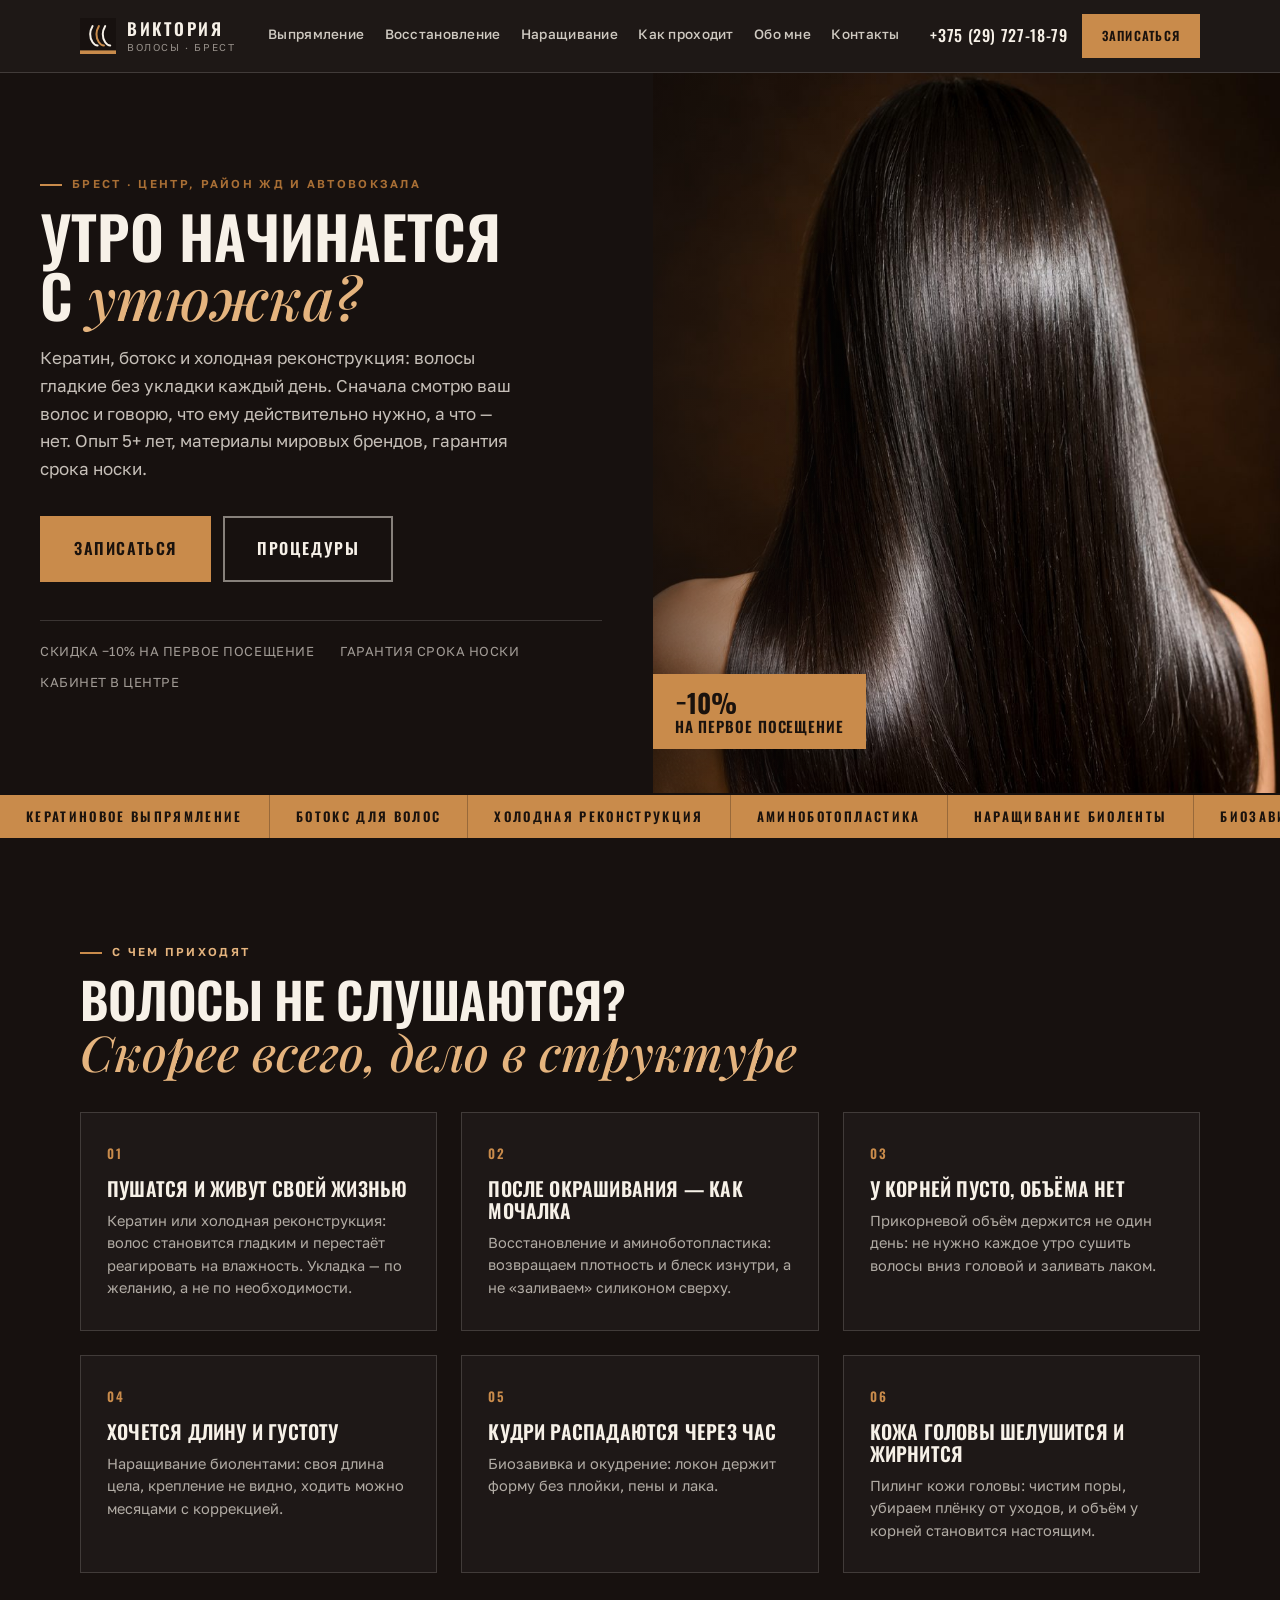
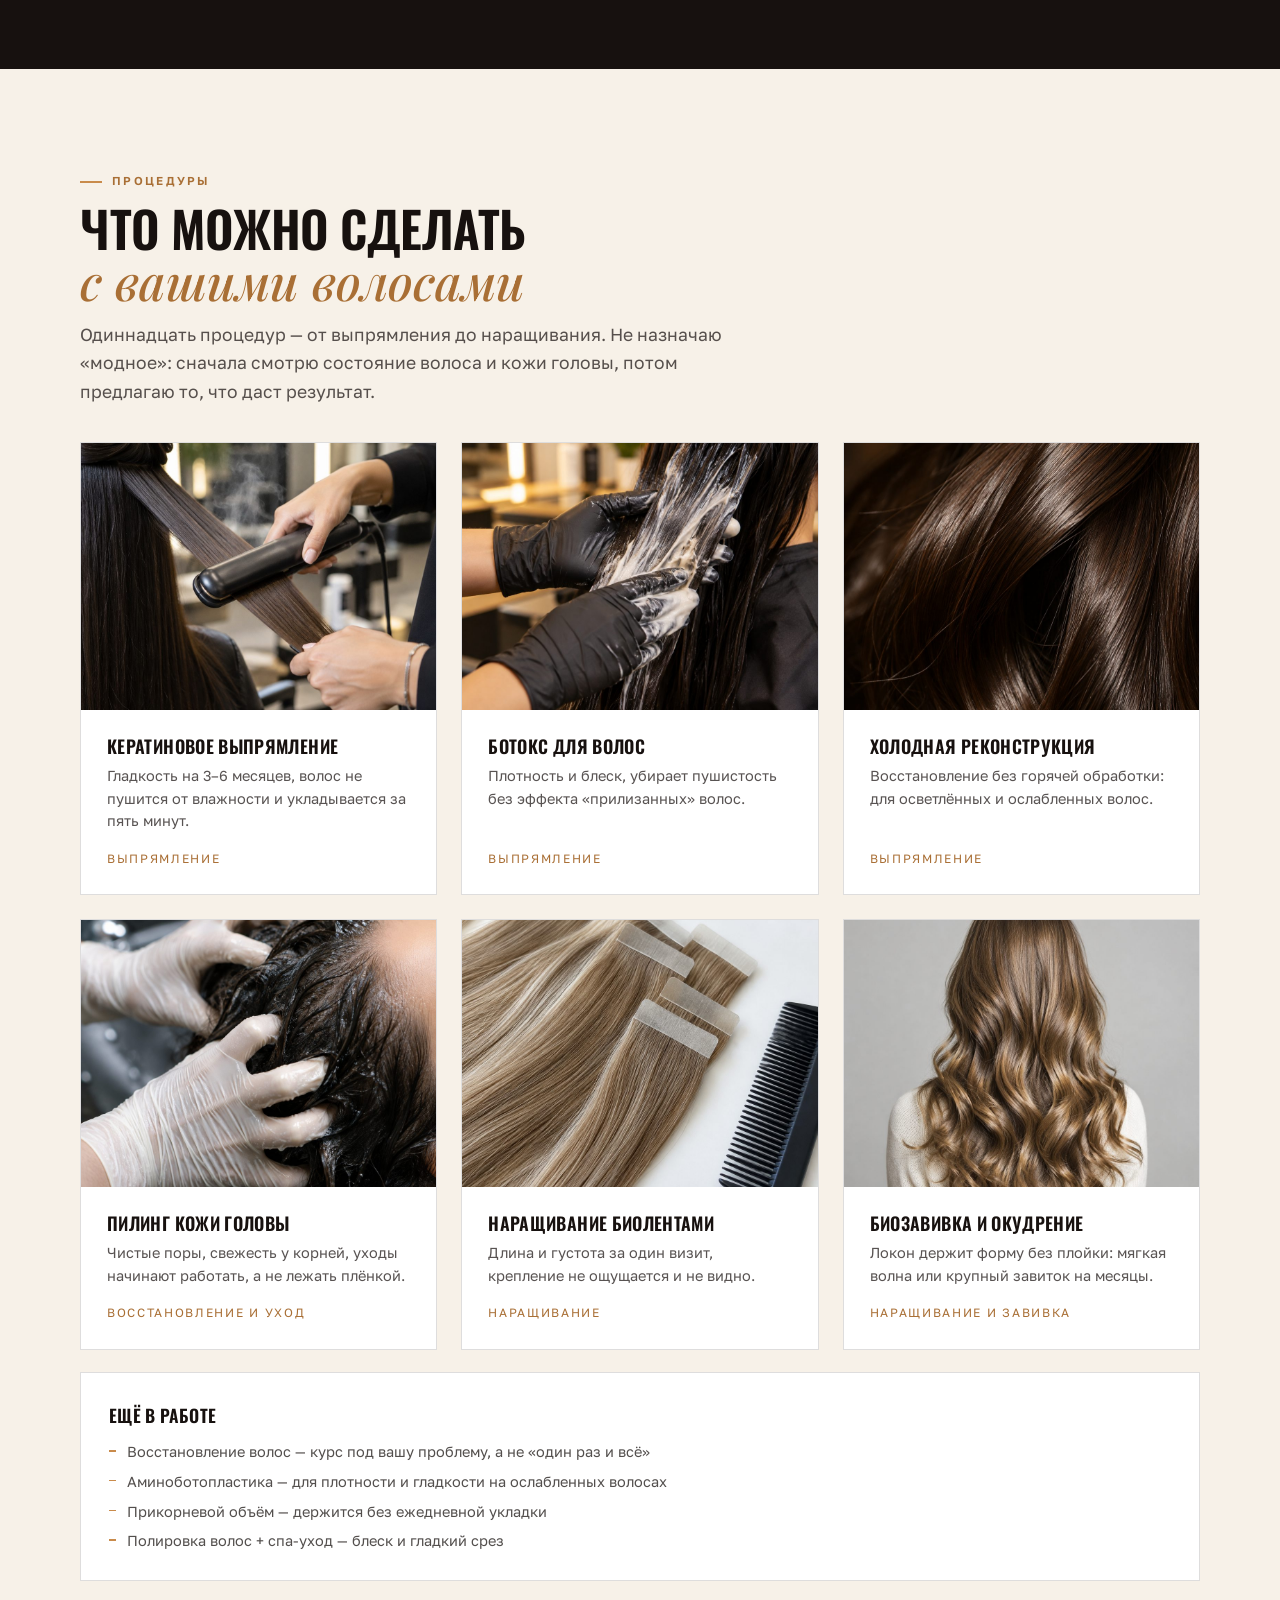
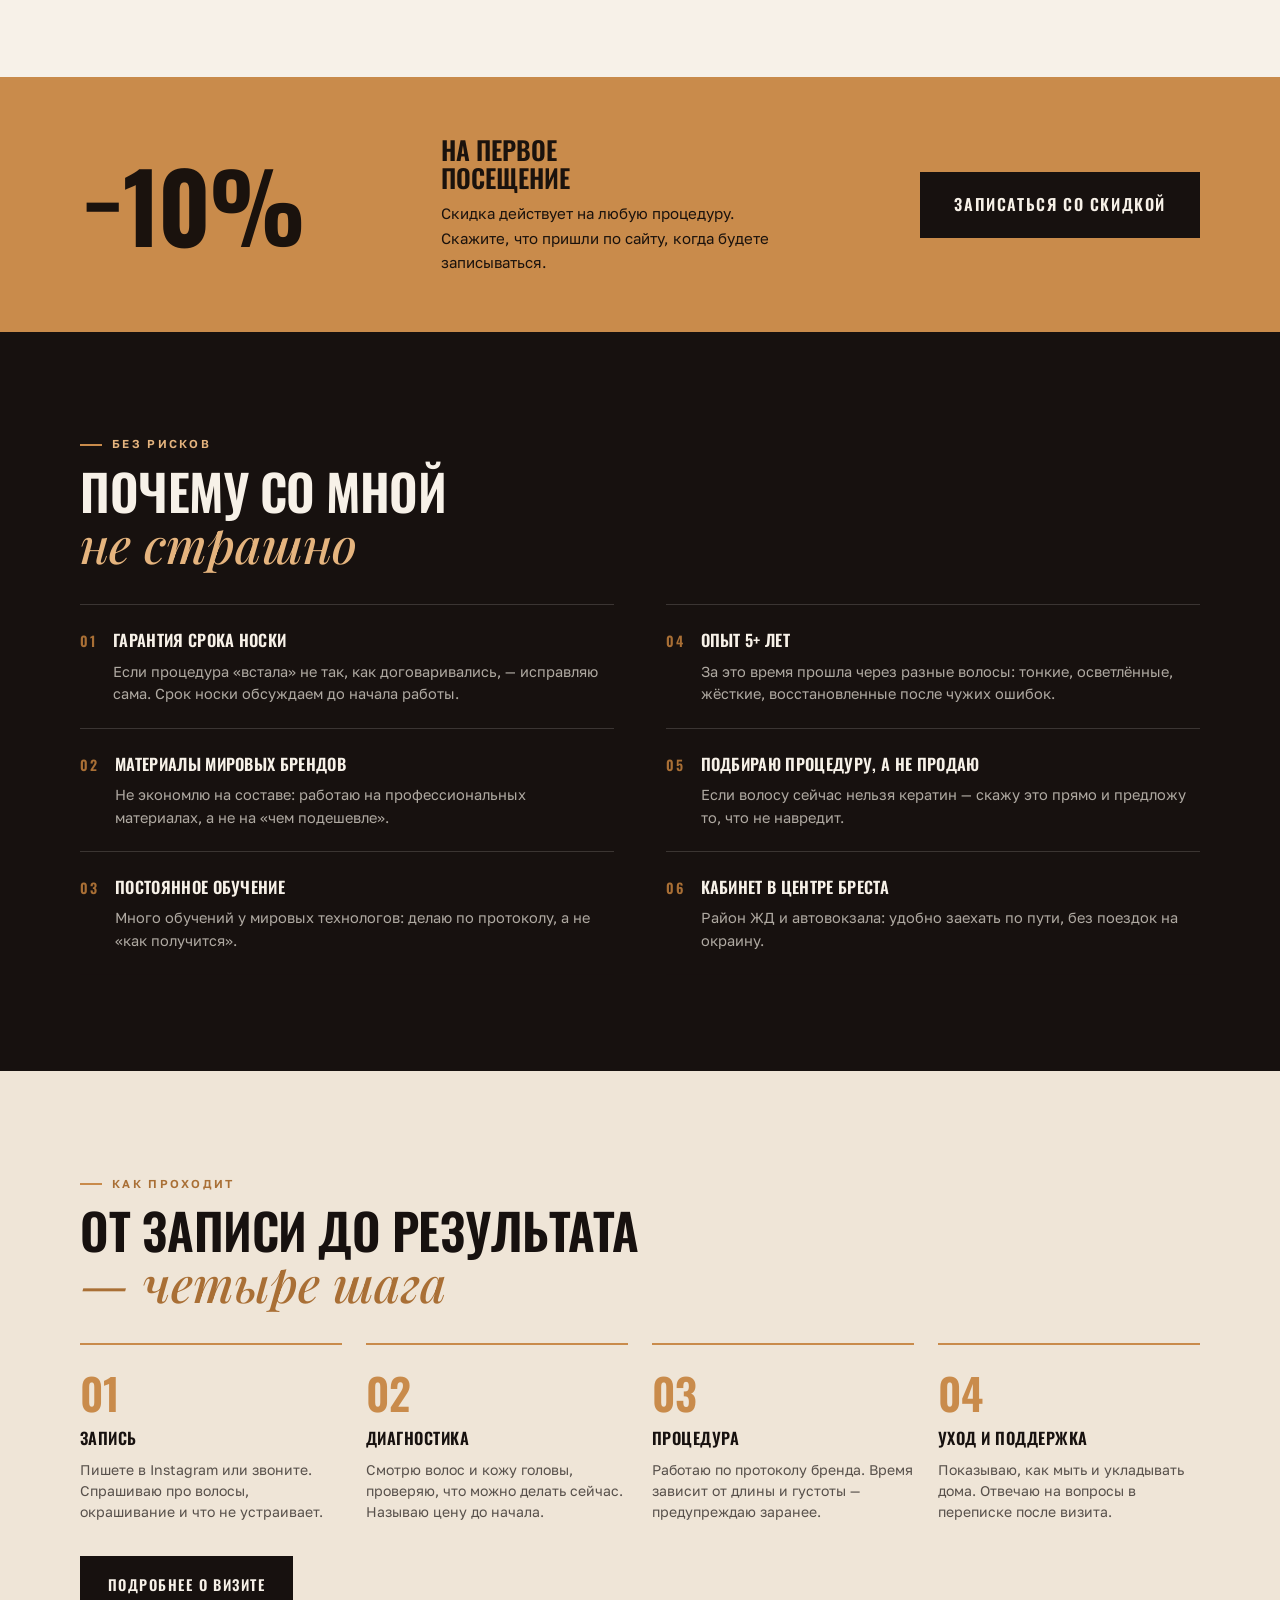
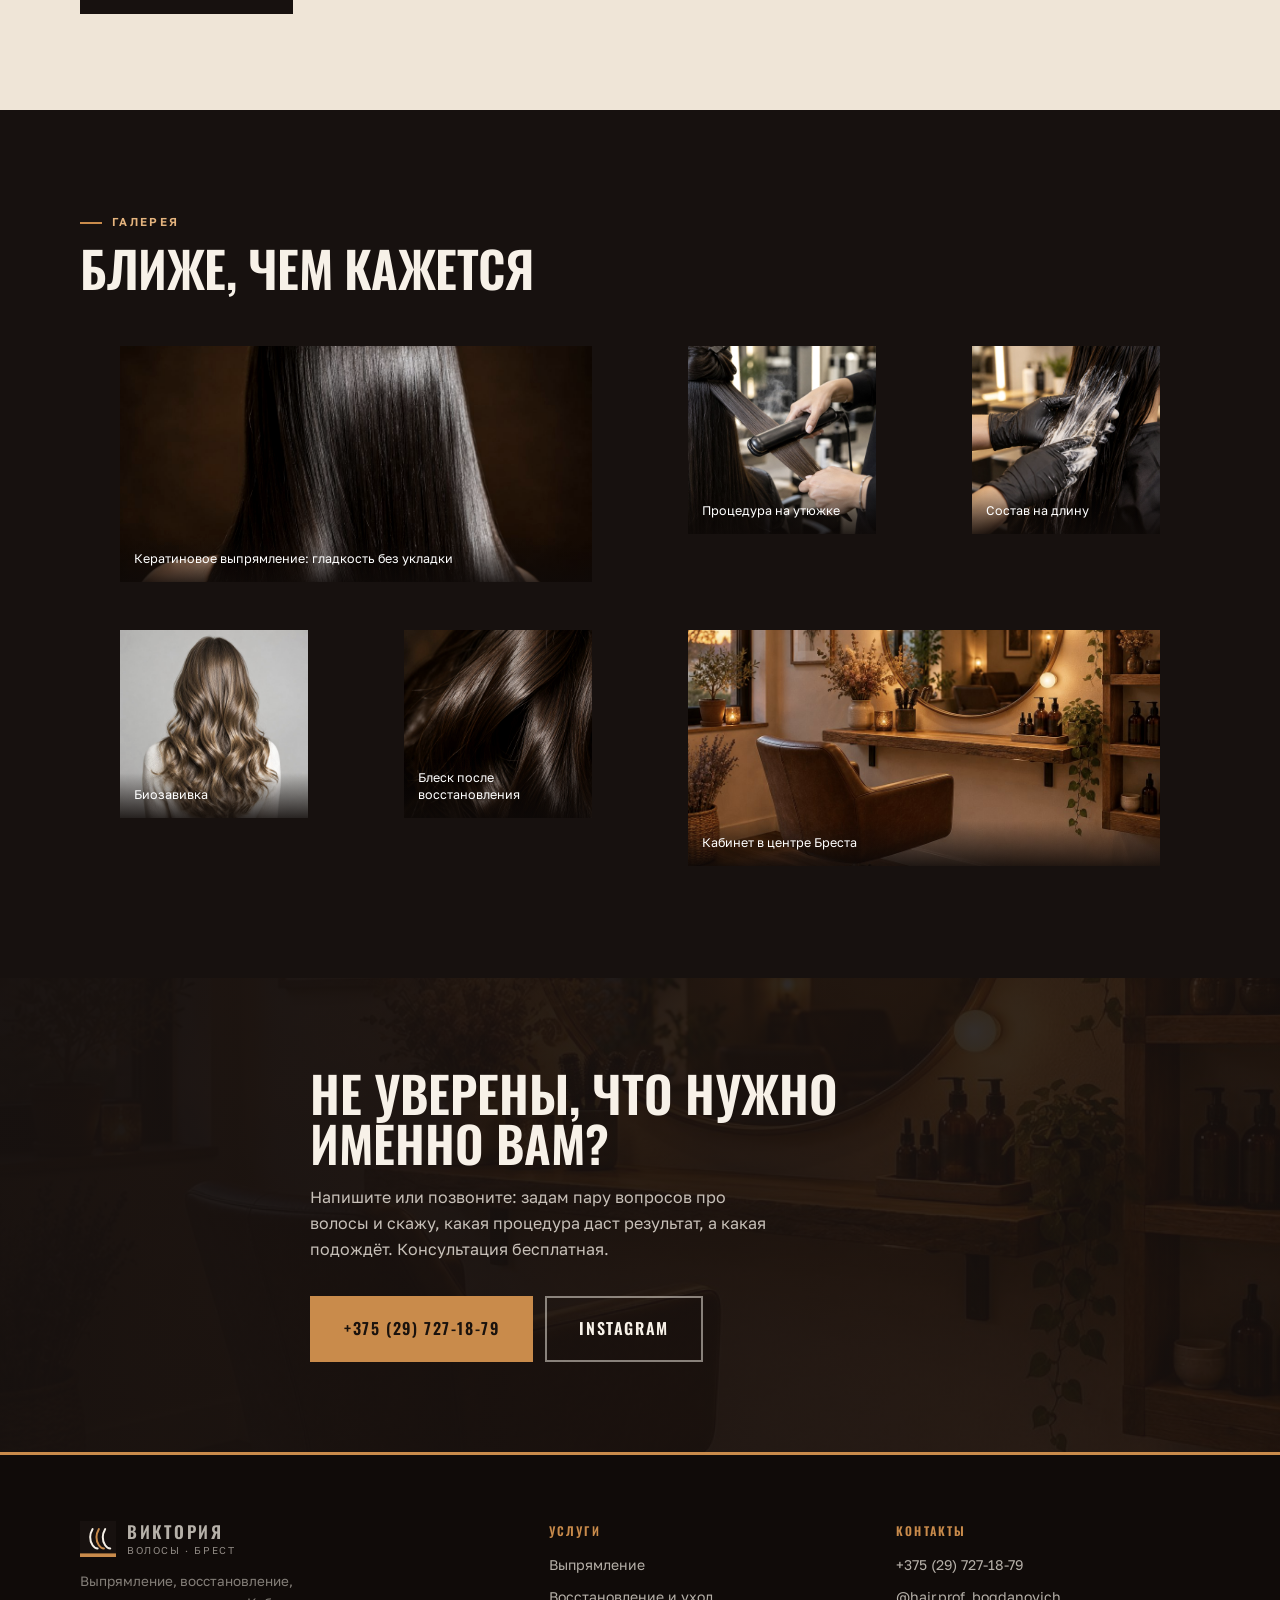
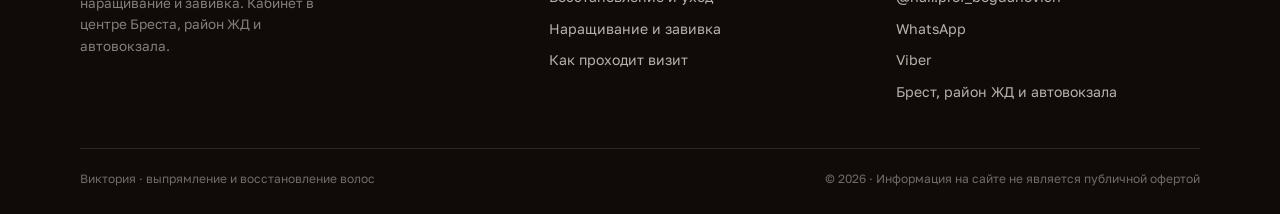
==== index.html @ ccc004d2 "Сайт мастера по волосам: 7 страниц, фото, громкий стиль" ====
<!DOCTYPE html>
<html lang="ru">
<head>
<meta charset="utf-8">
<meta name="viewport" content="width=device-width, initial-scale=1">
<title>Выпрямление и восстановление волос в Бресте — Виктория, кератин и ботокс</title>
<meta name="description" content="Кератиновое выпрямление, ботокс для волос, холодная реконструкция, наращивание и биозавивка. Брест, район ЖД и автовокзала. Опыт 5+ лет, гарантия срока носки, скидка −10% на первое посещение. +375 (29) 727-18-79">
<link rel="icon" href="assets/img/favicon.svg" type="image/svg+xml">
<link rel="preconnect" href="https://fonts.googleapis.com">
<link rel="preconnect" href="https://fonts.gstatic.com" crossorigin>
<link href="https://fonts.googleapis.com/css2?family=Oswald:wght@400;500;600;700&family=Golos+Text:wght@400;500;600&family=Playfair+Display:ital,wght@1,500&display=swap" rel="stylesheet">
<link rel="stylesheet" href="assets/css/style.css?v=1">
</head>
<body>

<header class="site-head">
  <div class="wrap head-in">
    <a class="brand" href="index.html">
      <svg class="brand-mark" viewBox="0 0 40 40" aria-hidden="true">
        <rect width="40" height="40" fill="#17110F"/>
        <rect y="36" width="40" height="4" fill="#C98B4B"/>
        <path d="M14 9c-3.4 6-4 12 0 18 1.6 2.4 3.4 3.6 5.6 3.6" fill="none" stroke="#F7F1E8" stroke-width="2.2" stroke-linecap="round"/>
        <path d="M21 9c-3.4 6-4 12 0 18 1.6 2.4 3.4 3.6 5.6 3.6" fill="none" stroke="#C98B4B" stroke-width="2.2" stroke-linecap="round"/>
        <path d="M28 9c-3.4 6-4 12 0 18 1.6 2.4 3.4 3.6 5.6 3.6" fill="none" stroke="#F7F1E8" stroke-width="2.2" stroke-linecap="round"/>
      </svg>
      <span class="brand-txt"><b>Виктория</b><span>волосы · Брест</span></span>
    </a>
    <nav class="nav" id="nav">
      <a href="vyravnivanie.html">Выпрямление</a>
      <a href="vosstanovlenie.html">Восстановление</a>
      <a href="narashivanie.html">Наращивание</a>
      <a href="kak-prohodit.html">Как проходит</a>
      <a href="obo-mne.html">Обо мне</a>
      <a href="kontakty.html">Контакты</a>
    </nav>
    <div class="head-cta">
      <a class="head-phone" href="tel:+375297271879">+375 (29) 727-18-79</a>
      <a class="btn btn--sm" href="tel:+375297271879">Записаться</a>
      <button class="burger" id="burger" aria-label="Меню" aria-expanded="false"><span></span></button>
    </div>
  </div>
</header>

<section class="hero">
  <div class="hero-in">
    <div class="hero-txt">
      <span class="kick">Брест · центр, район ЖД и автовокзала</span>
      <h1>Утро начинается<br>с <em>утюжка?</em></h1>
      <p class="hero-sub">Кератин, ботокс и холодная реконструкция: волосы гладкие без укладки каждый день. Сначала смотрю ваш волос и говорю, что ему действительно нужно, а что — нет. Опыт 5+ лет, материалы мировых брендов, гарантия срока носки.</p>
      <div class="btn-row">
        <a class="btn btn--lg" href="tel:+375297271879">Записаться</a>
        <a class="btn btn--lg btn--ghost" href="vyravnivanie.html">Процедуры</a>
      </div>
      <div class="hero-facts">
        <span>Скидка −10% на первое посещение</span>
        <span>Гарантия срока носки</span>
        <span>Кабинет в центре</span>
      </div>
    </div>
    <div class="hero-media">
      <img src="assets/img/hero-hair.jpg" alt="Гладкие блестящие волосы после кератинового выпрямления" width="1024" height="1024" fetchpriority="high">
      <div class="hero-badge"><b>−10%</b> на первое посещение</div>
    </div>
  </div>
</section>

<div class="ticker" aria-hidden="true">
  <div class="ticker-track">
    <span>Кератиновое выпрямление</span><span>Ботокс для волос</span><span>Холодная реконструкция</span><span>Аминоботопластика</span><span>Наращивание биоленты</span><span>Биозавивка</span><span>Окудрение</span><span>Полировка + спа</span><span>Пилинг кожи головы</span>
    <span>Кератиновое выпрямление</span><span>Ботокс для волос</span><span>Холодная реконструкция</span><span>Аминоботопластика</span><span>Наращивание биоленты</span><span>Биозавивка</span><span>Окудрение</span><span>Полировка + спа</span><span>Пилинг кожи головы</span>
  </div>
</div>

<section class="sec sec--ink">
  <div class="wrap">
    <span class="kick">С чем приходят</span>
    <h2 class="stitle mt-s">Волосы не слушаются?<br><em>Скорее всего, дело в структуре</em></h2>
    <div class="g3 mt-l rv">
      <article class="sym" data-n="01">
        <h3>Пушатся и живут своей жизнью</h3>
        <p>Кератин или холодная реконструкция: волос становится гладким и перестаёт реагировать на влажность. Укладка — по желанию, а не по необходимости.</p>
      </article>
      <article class="sym" data-n="02">
        <h3>После окрашивания — как мочалка</h3>
        <p>Восстановление и аминоботопластика: возвращаем плотность и блеск изнутри, а не «заливаем» силиконом сверху.</p>
      </article>
      <article class="sym" data-n="03">
        <h3>У корней пусто, объёма нет</h3>
        <p>Прикорневой объём держится не один день: не нужно каждое утро сушить волосы вниз головой и заливать лаком.</p>
      </article>
      <article class="sym" data-n="04">
        <h3>Хочется длину и густоту</h3>
        <p>Наращивание биолентами: своя длина цела, крепление не видно, ходить можно месяцами с коррекцией.</p>
      </article>
      <article class="sym" data-n="05">
        <h3>Кудри распадаются через час</h3>
        <p>Биозавивка и окудрение: локон держит форму без плойки, пены и лака.</p>
      </article>
      <article class="sym" data-n="06">
        <h3>Кожа головы шелушится и жирнится</h3>
        <p>Пилинг кожи головы: чистим поры, убираем плёнку от уходов, и объём у корней становится настоящим.</p>
      </article>
    </div>
  </div>
</section>

<section class="sec">
  <div class="wrap">
    <span class="kick">Процедуры</span>
    <h2 class="stitle mt-s">Что можно сделать<br><em>с вашими волосами</em></h2>
    <p class="lead">Одиннадцать процедур — от выпрямления до наращивания. Не назначаю «модное»: сначала смотрю состояние волоса и кожи головы, потом предлагаю то, что даст результат.</p>
    <div class="g3 mt-l rv">
      <a class="proc" href="vyravnivanie.html">
        <div class="ph"><img src="assets/img/iron.jpg" alt="Кератиновое выпрямление волос утюжком" width="1024" height="1024" loading="lazy"></div>
        <div class="body">
          <h3>Кератиновое выпрямление</h3>
          <p>Гладкость на 3–6 месяцев, волос не пушится от влажности и укладывается за пять минут.</p>
          <span class="meta">Выпрямление</span>
        </div>
      </a>
      <a class="proc" href="vyravnivanie.html">
        <div class="ph"><img src="assets/img/mask.jpg" alt="Нанесение ботокса для волос" width="1024" height="1024" loading="lazy"></div>
        <div class="body">
          <h3>Ботокс для волос</h3>
          <p>Плотность и блеск, убирает пушистость без эффекта «прилизанных» волос.</p>
          <span class="meta">Выпрямление</span>
        </div>
      </a>
      <a class="proc" href="vyravnivanie.html">
        <div class="ph"><img src="assets/img/shine.jpg" alt="Холодная реконструкция волос" width="1024" height="1024" loading="lazy"></div>
        <div class="body">
          <h3>Холодная реконструкция</h3>
          <p>Восстановление без горячей обработки: для осветлённых и ослабленных волос.</p>
          <span class="meta">Выпрямление</span>
        </div>
      </a>
      <a class="proc" href="vosstanovlenie.html">
        <div class="ph"><img src="assets/img/scalp.jpg" alt="Пилинг кожи головы" width="1024" height="1024" loading="lazy"></div>
        <div class="body">
          <h3>Пилинг кожи головы</h3>
          <p>Чистые поры, свежесть у корней, уходы начинают работать, а не лежать плёнкой.</p>
          <span class="meta">Восстановление и уход</span>
        </div>
      </a>
      <a class="proc" href="narashivanie.html">
        <div class="ph"><img src="assets/img/extensions.jpg" alt="Наращивание волос биолентами" width="1024" height="1024" loading="lazy"></div>
        <div class="body">
          <h3>Наращивание биолентами</h3>
          <p>Длина и густота за один визит, крепление не ощущается и не видно.</p>
          <span class="meta">Наращивание</span>
        </div>
      </a>
      <a class="proc" href="narashivanie.html">
        <div class="ph"><img src="assets/img/waves.jpg" alt="Биозавивка волос" width="1024" height="1024" loading="lazy"></div>
        <div class="body">
          <h3>Биозавивка и окудрение</h3>
          <p>Локон держит форму без плойки: мягкая волна или крупный завиток на месяцы.</p>
          <span class="meta">Наращивание и завивка</span>
        </div>
      </a>
    </div>
    <div class="list-card mt-m rv">
      <h3>Ещё в работе</h3>
      <ul>
        <li>Восстановление волос — курс под вашу проблему, а не «один раз и всё»</li>
        <li>Аминоботопластика — для плотности и гладкости на ослабленных волосах</li>
        <li>Прикорневой объём — держится без ежедневной укладки</li>
        <li>Полировка волос + спа-уход — блеск и гладкий срез</li>
      </ul>
    </div>
  </div>
</section>

<section class="discount">
  <div class="wrap discount-in">
    <div>
      <div class="big">−10%</div>
    </div>
    <div>
      <h3>На первое посещение</h3>
      <p>Скидка действует на любую процедуру. Скажите, что пришли по сайту, когда будете записываться.</p>
    </div>
    <a class="btn btn--dark btn--lg" href="tel:+375297271879">Записаться со скидкой</a>
  </div>
</section>

<section class="sec sec--ink">
  <div class="wrap">
    <span class="kick">Без рисков</span>
    <h2 class="stitle mt-s">Почему со мной<br><em>не страшно</em></h2>
    <div class="g2 mt-l rv" style="align-items:start;gap:0 clamp(24px,4vw,64px)">
      <div class="checks">
        <div class="check">
          <span class="n">01</span>
          <div><h4>Гарантия срока носки</h4><p>Если процедура «встала» не так, как договаривались, — исправляю сама. Срок носки обсуждаем до начала работы.</p></div>
        </div>
        <div class="check">
          <span class="n">02</span>
          <div><h4>Материалы мировых брендов</h4><p>Не экономлю на составе: работаю на профессиональных материалах, а не на «чем подешевле».</p></div>
        </div>
        <div class="check">
          <span class="n">03</span>
          <div><h4>Постоянное обучение</h4><p>Много обучений у мировых технологов: делаю по протоколу, а не «как получится».</p></div>
        </div>
      </div>
      <div class="checks">
        <div class="check">
          <span class="n">04</span>
          <div><h4>Опыт 5+ лет</h4><p>За это время прошла через разные волосы: тонкие, осветлённые, жёсткие, восстановленные после чужих ошибок.</p></div>
        </div>
        <div class="check">
          <span class="n">05</span>
          <div><h4>Подбираю процедуру, а не продаю</h4><p>Если волосу сейчас нельзя кератин — скажу это прямо и предложу то, что не навредит.</p></div>
        </div>
        <div class="check">
          <span class="n">06</span>
          <div><h4>Кабинет в центре Бреста</h4><p>Район ЖД и автовокзала: удобно заехать по пути, без поездок на окраину.</p></div>
        </div>
      </div>
    </div>
  </div>
</section>

<section class="sec sec--cream2">
  <div class="wrap">
    <span class="kick">Как проходит</span>
    <h2 class="stitle mt-s">От записи до результата<br><em>— четыре шага</em></h2>
    <div class="steps mt-l rv">
      <div class="step"><span class="num">01</span><h4>Запись</h4><p>Пишете в Instagram или звоните. Спрашиваю про волосы, окрашивание и что не устраивает.</p></div>
      <div class="step"><span class="num">02</span><h4>Диагностика</h4><p>Смотрю волос и кожу головы, проверяю, что можно делать сейчас. Называю цену до начала.</p></div>
      <div class="step"><span class="num">03</span><h4>Процедура</h4><p>Работаю по протоколу бренда. Время зависит от длины и густоты — предупреждаю заранее.</p></div>
      <div class="step"><span class="num">04</span><h4>Уход и поддержка</h4><p>Показываю, как мыть и укладывать дома. Отвечаю на вопросы в переписке после визита.</p></div>
    </div>
    <div class="btn-row"><a class="btn btn--dark" href="kak-prohodit.html">Подробнее о визите</a></div>
  </div>
</section>

<section class="sec sec--ink">
  <div class="wrap">
    <span class="kick">Галерея</span>
    <h2 class="stitle mt-s">Ближе, чем кажется</h2>
    <div class="gal mt-l rv">
      <figure class="tile wide"><img src="assets/img/hero-hair.jpg" alt="Гладкие волосы после выпрямления" loading="lazy"><figcaption>Кератиновое выпрямление: гладкость без укладки</figcaption></figure>
      <figure class="tile"><img src="assets/img/iron.jpg" alt="Работа утюжком" loading="lazy"><figcaption>Процедура на утюжке</figcaption></figure>
      <figure class="tile"><img src="assets/img/mask.jpg" alt="Нанесение состава" loading="lazy"><figcaption>Состав на длину</figcaption></figure>
      <figure class="tile"><img src="assets/img/waves.jpg" alt="Мягкие локоны" loading="lazy"><figcaption>Биозавивка</figcaption></figure>
      <figure class="tile"><img src="assets/img/shine.jpg" alt="Блеск волос" loading="lazy"><figcaption>Блеск после восстановления</figcaption></figure>
      <figure class="tile wide"><img src="assets/img/studio.jpg" alt="Кабинет в центре Бреста" loading="lazy"><figcaption>Кабинет в центре Бреста</figcaption></figure>
    </div>
  </div>
</section>

<section class="cta-band">
  <img src="assets/img/studio.jpg" alt="" aria-hidden="true" loading="lazy">
  <div class="wrap cta-in">
    <h2>Не уверены, что нужно именно вам?</h2>
    <p>Напишите или позвоните: задам пару вопросов про волосы и скажу, какая процедура даст результат, а какая подождёт. Консультация бесплатная.</p>
    <div class="btn-row">
      <a class="btn btn--lg" href="tel:+375297271879">+375 (29) 727-18-79</a>
      <a class="btn btn--lg btn--ghost" href="https://instagram.com/hair.prof_bogdanovich" target="_blank" rel="noopener">Instagram</a>
    </div>
  </div>
</section>

<footer class="site-foot">
  <div class="wrap">
    <div class="foot-grid">
      <div>
        <a class="brand" href="index.html">
          <svg class="brand-mark" viewBox="0 0 40 40" aria-hidden="true">
            <rect width="40" height="40" fill="#17110F"/>
            <rect y="36" width="40" height="4" fill="#C98B4B"/>
            <path d="M14 9c-3.4 6-4 12 0 18 1.6 2.4 3.4 3.6 5.6 3.6" fill="none" stroke="#F7F1E8" stroke-width="2.2" stroke-linecap="round"/>
            <path d="M21 9c-3.4 6-4 12 0 18 1.6 2.4 3.4 3.6 5.6 3.6" fill="none" stroke="#C98B4B" stroke-width="2.2" stroke-linecap="round"/>
            <path d="M28 9c-3.4 6-4 12 0 18 1.6 2.4 3.4 3.6 5.6 3.6" fill="none" stroke="#F7F1E8" stroke-width="2.2" stroke-linecap="round"/>
          </svg>
          <span class="brand-txt"><b>Виктория</b><span>волосы · Брест</span></span>
        </a>
        <p class="foot-about">Выпрямление, восстановление, наращивание и завивка. Кабинет в центре Бреста, район ЖД и автовокзала.</p>
      </div>
      <div>
        <h4>Услуги</h4>
        <div class="foot-links">
          <a href="vyravnivanie.html">Выпрямление</a>
          <a href="vosstanovlenie.html">Восстановление и уход</a>
          <a href="narashivanie.html">Наращивание и завивка</a>
          <a href="kak-prohodit.html">Как проходит визит</a>
        </div>
      </div>
      <div>
        <h4>Контакты</h4>
        <div class="foot-links">
          <a href="tel:+375297271879">+375 (29) 727-18-79</a>
          <a href="https://instagram.com/hair.prof_bogdanovich" target="_blank" rel="noopener">@hair.prof_bogdanovich</a>
          <a href="https://wa.me/375297271879">WhatsApp</a>
          <a href="viber://chat?number=%2B375297271879">Viber</a>
          <a href="kontakty.html">Брест, район ЖД и автовокзала</a>
        </div>
      </div>
    </div>
    <div class="foot-bottom">
      <span>Виктория · выпрямление и восстановление волос</span>
      <span>© <span data-year>2026</span> · Информация на сайте не является публичной офертой</span>
    </div>
  </div>
</footer>

<script src="assets/js/app.js?v=1"></script>
</body>
</html>
---- assets/css/style.css ----
/* ===== Виктория · волосы · Брест ===== */
:root{
  --ink:#17110F; --ink-2:#211815; --ink-3:#2C1F1A;
  --cream:#F7F1E8; --cream-2:#EFE5D7; --sand:#E3D6C3;
  --copper:#C98B4B; --copper-l:#E5B47E; --copper-d:#A96F35;
  --line:rgba(247,241,232,.16); --line-d:rgba(23,17,15,.14);
  --osw:'Oswald',sans-serif; --txt:'Golos Text',system-ui,sans-serif; --serif:'Playfair Display',Georgia,serif;
  --wrap:1200px;
}
*,*::before,*::after{box-sizing:border-box}
html{scroll-behavior:smooth}
body{margin:0;background:var(--cream);color:var(--ink);font:400 16px/1.62 var(--txt);-webkit-font-smoothing:antialiased;overflow-x:hidden}
body.nav-open{overflow:hidden}
img{display:block;max-width:100%}
a{color:inherit;text-decoration:none}
button{font:inherit;color:inherit;background:none;border:0;cursor:pointer}
h1,h2,h3,h4{margin:0;font-weight:600}
p{margin:0}
ul{margin:0;padding:0;list-style:none}
.wrap{width:100%;max-width:var(--wrap);margin:0 auto;padding:0 clamp(18px,4vw,40px)}
.mt-s{margin-top:12px}.mt-m{margin-top:22px}.mt-l{margin-top:36px}.mt-xl{margin-top:clamp(34px,5vw,56px)}
.center{text-align:center}
.small{font-size:14.5px;line-height:1.6}

/* --- заголовки --- */
.stitle{font-family:var(--osw);font-weight:600;text-transform:uppercase;font-size:clamp(1.75rem,4.2vw,3.1rem);line-height:1.02;letter-spacing:-.01em}
.stitle em{font-family:var(--serif);font-style:italic;font-weight:500;text-transform:none;letter-spacing:0;color:var(--copper-d)}
.sec--ink .stitle em{color:var(--copper-l)}
.kick{display:inline-flex;align-items:center;gap:10px;font:600 11.5px/1 var(--txt);letter-spacing:.2em;text-transform:uppercase;color:var(--copper-d)}
.kick::before{content:'';width:22px;height:2px;background:var(--copper)}
.sec--ink .kick{color:var(--copper-l)}
.lead{max-width:62ch;margin-top:16px;color:rgba(23,17,15,.72);font-size:clamp(15px,1.7vw,17.5px)}
.sec--ink .lead{color:rgba(247,241,232,.72)}
.sec{padding:clamp(52px,7.5vw,104px) 0}
.sec--ink{background:var(--ink);color:var(--cream)}
.sec--cream2{background:var(--cream-2)}

/* --- шапка --- */
.site-head{position:sticky;top:0;z-index:80;background:rgba(23,17,15,.97);color:var(--cream);border-bottom:1px solid var(--line)}
.head-in{display:flex;align-items:center;gap:clamp(14px,2.4vw,34px);min-height:72px}
.brand{display:flex;align-items:center;gap:11px;flex:0 0 auto}
.brand-mark{width:36px;height:36px;flex:0 0 auto}
.brand-txt{display:flex;flex-direction:column;line-height:1}
.brand-txt b{font-family:var(--osw);font-weight:600;font-size:17px;letter-spacing:.16em;text-transform:uppercase}
.brand-txt span{font-size:10px;letter-spacing:.16em;text-transform:uppercase;color:rgba(247,241,232,.55);margin-top:5px}
.nav{display:flex;align-items:center;gap:clamp(10px,1.6vw,22px);margin-left:auto}
.nav a{font-size:13.5px;font-weight:500;letter-spacing:.02em;color:rgba(247,241,232,.82);padding:6px 0;border-bottom:2px solid transparent;transition:.18s}
.nav a:hover,.nav a.is-active{color:#fff;border-bottom-color:var(--copper)}
.head-cta{display:flex;align-items:center;gap:14px;flex:0 0 auto}
.head-phone{font-family:var(--osw);font-weight:500;font-size:16px;letter-spacing:.04em;white-space:nowrap}
.head-phone:hover{color:var(--copper-l)}
.burger{display:none;width:42px;height:42px;border:1px solid var(--line);position:relative}
.burger span,.burger span::before,.burger span::after{position:absolute;left:11px;width:20px;height:2px;background:var(--cream);transition:.2s}
.burger span{top:20px}
.burger span::before{content:'';left:0;top:-6px}
.burger span::after{content:'';left:0;top:6px}
.nav-open .burger span{background:transparent}
.nav-open .burger span::before{transform:rotate(45deg);top:0}
.nav-open .burger span::after{transform:rotate(-45deg);top:0}

/* --- кнопки --- */
.btn{display:inline-flex;align-items:center;justify-content:center;gap:10px;font-family:var(--osw);font-weight:600;font-size:14.5px;letter-spacing:.1em;text-transform:uppercase;padding:15px 26px;border:2px solid var(--copper);background:var(--copper);color:#1A120D;transition:.18s;white-space:nowrap}
.btn:hover{background:transparent;color:var(--copper-l)}
.sec--cream .btn:hover,.sec--cream2 .btn:hover,.btn--dark:hover{background:var(--ink);color:var(--cream);border-color:var(--ink)}
.btn--ghost{background:transparent;color:var(--cream);border-color:rgba(247,241,232,.5)}
.btn--ghost:hover{border-color:var(--copper);color:var(--copper-l);background:transparent}
.btn--dark{background:var(--ink);color:var(--cream);border-color:var(--ink)}
.btn--lg{padding:18px 32px;font-size:16px}
.btn--sm{padding:10px 18px;font-size:12.5px}
.btn-row{display:flex;flex-wrap:wrap;gap:12px;margin-top:clamp(24px,3.5vw,34px)}

/* --- герой --- */
.hero{position:relative;background:var(--ink);color:var(--cream);overflow:hidden}
.hero-in{display:grid;grid-template-columns:1.02fr .98fr;min-height:min(86vh,720px)}
.hero-txt{padding:clamp(38px,5.5vw,74px) clamp(22px,4vw,56px) clamp(38px,5.5vw,64px) clamp(18px,4vw,40px);display:flex;flex-direction:column;justify-content:center;max-width:calc(var(--wrap)/2 + 90px);margin-left:auto}
.hero h1{font-family:var(--osw);font-weight:600;text-transform:uppercase;font-size:clamp(2.05rem,4.6vw,3.9rem);line-height:1;margin-top:16px}
.hero h1 em{font-family:var(--serif);font-style:italic;font-weight:500;text-transform:none;color:var(--copper-l)}
.hero-sub{margin-top:18px;max-width:44ch;color:rgba(247,241,232,.78);font-size:clamp(15px,1.6vw,17px)}
.hero-media{position:relative;min-height:320px;overflow:hidden}
.hero-media img{position:absolute;inset:0;width:100%;height:100%;object-fit:cover;object-position:center 40%}
.hero-media::after{content:'';position:absolute;inset:0;background:linear-gradient(90deg,rgba(23,17,15,.55),rgba(23,17,15,0) 38%)}
.hero-badge{position:absolute;left:0;bottom:clamp(20px,4vw,44px);z-index:2;background:var(--copper);color:#1A120D;padding:14px 22px;font-family:var(--osw);font-weight:600;text-transform:uppercase;letter-spacing:.06em;font-size:15px;line-height:1.15;box-shadow:0 12px 40px rgba(0,0,0,.35)}
.hero-badge b{display:block;font-size:26px;letter-spacing:0}
.hero-facts{display:flex;flex-wrap:wrap;gap:10px 26px;margin-top:clamp(24px,3.6vw,38px);padding-top:20px;border-top:1px solid var(--line);font-size:13px;letter-spacing:.04em;text-transform:uppercase;color:rgba(247,241,232,.62)}

/* --- бегущая строка --- */
.ticker{background:var(--copper);color:#1A120D;overflow:hidden;border-top:2px solid var(--ink);border-bottom:2px solid var(--ink)}
.ticker-track{display:flex;width:max-content;animation:slide 32s linear infinite}
.ticker-track span{font-family:var(--osw);font-weight:600;font-size:13px;letter-spacing:.18em;text-transform:uppercase;padding:11px 26px;border-right:1px solid rgba(26,18,13,.28);white-space:nowrap}
@keyframes slide{to{transform:translateX(-50%)}}
@media (prefers-reduced-motion:reduce){.ticker-track{animation:none}}

/* --- сетки --- */
.g2{display:grid;grid-template-columns:repeat(2,1fr);gap:clamp(14px,2vw,24px)}
.g3{display:grid;grid-template-columns:repeat(3,1fr);gap:clamp(14px,2vw,24px)}
.g4{display:grid;grid-template-columns:repeat(4,1fr);gap:clamp(12px,1.6vw,20px)}

/* --- карточки проблем --- */
.sym{position:relative;border:1px solid var(--line);padding:clamp(20px,2.6vw,30px) clamp(18px,2.2vw,26px);background:rgba(255,255,255,.03);transition:.22s}
.sym::before{content:attr(data-n);font-family:var(--osw);font-weight:600;font-size:13px;letter-spacing:.16em;color:var(--copper);display:block;margin-bottom:14px}
.sym h3{font-family:var(--osw);font-weight:600;text-transform:uppercase;font-size:clamp(1.02rem,1.7vw,1.22rem);line-height:1.12;letter-spacing:.01em}
.sym p{margin-top:10px;font-size:14.5px;line-height:1.55;color:rgba(247,241,232,.68)}
.sym:hover{border-color:var(--copper);background:rgba(201,139,75,.07);transform:translateY(-2px)}

/* --- процедуры --- */
.proc{display:flex;flex-direction:column;background:#fff;border:1px solid var(--line-d);transition:.22s;overflow:hidden}
.proc .ph{position:relative;overflow:hidden;aspect-ratio:4/3;background:var(--sand)}
.proc .ph img{width:100%;height:100%;object-fit:cover;transition:transform .5s ease}
.proc:hover .ph img{transform:scale(1.04)}
.proc .body{padding:clamp(18px,2.2vw,26px);display:flex;flex-direction:column;flex:1}
.proc h3{font-family:var(--osw);font-weight:600;text-transform:uppercase;font-size:1.12rem;line-height:1.15;letter-spacing:.02em}
.proc p{margin-top:9px;font-size:14.5px;color:rgba(23,17,15,.72);line-height:1.55}
.proc .meta{margin-top:auto;padding-top:16px;font-size:12px;letter-spacing:.14em;text-transform:uppercase;color:var(--copper-d)}
.proc:hover{border-color:var(--copper);box-shadow:0 18px 40px rgba(23,17,15,.12)}

/* --- полоса скидки --- */
.discount{background:var(--copper);color:#1A120D;padding:clamp(34px,5vw,58px) 0}
.discount-in{display:flex;align-items:center;gap:clamp(20px,4vw,60px);flex-wrap:wrap;justify-content:space-between}
.discount .big{font-family:var(--osw);font-weight:700;font-size:clamp(3rem,9vw,6rem);line-height:.9;letter-spacing:-.02em}
.discount h3{font-family:var(--osw);font-weight:600;text-transform:uppercase;font-size:clamp(1.15rem,2.2vw,1.6rem);line-height:1.1;max-width:16ch}
.discount p{font-size:15px;margin-top:10px;max-width:38ch}

/* --- список «без рисков» --- */
.checks{display:grid;gap:0}
.check{display:grid;grid-template-columns:auto 1fr;gap:16px;padding:22px 0;border-top:1px solid var(--line-d)}
.sec--ink .check{border-color:var(--line)}
.check:last-child{border-bottom:1px solid var(--line-d)}
.check .n{font-family:var(--osw);font-weight:600;font-size:14px;letter-spacing:.14em;color:var(--copper-d);padding-top:3px}
.check h4{font-family:var(--osw);font-weight:600;text-transform:uppercase;font-size:1.02rem;letter-spacing:.02em}
.check p{margin-top:7px;font-size:14.5px;line-height:1.55;color:rgba(23,17,15,.7)}
.sec--ink .check p{color:rgba(247,241,232,.68)}

/* --- шаги --- */
.steps{counter-reset:s;display:grid;grid-template-columns:repeat(4,1fr);gap:clamp(14px,2vw,24px)}
.step{position:relative;padding-top:26px;border-top:2px solid var(--copper)}
.step .num{font-family:var(--osw);font-weight:600;font-size:clamp(2rem,3.4vw,2.7rem);line-height:1;color:var(--copper);display:block;margin-bottom:10px}
.step h4{font-family:var(--osw);font-weight:600;text-transform:uppercase;font-size:1.02rem;letter-spacing:.03em}
.step p{margin-top:8px;font-size:14px;line-height:1.5;color:rgba(23,17,15,.7)}

/* --- галерея --- */
.gal{display:grid;grid-template-columns:repeat(4,1fr);gap:clamp(10px,1.4vw,16px)}
.tile{position:relative;overflow:hidden;background:var(--ink-2);aspect-ratio:1/1}
.tile img{width:100%;height:100%;object-fit:cover;filter:grayscale(.25) contrast(1.03);transition:.45s}
.tile:hover img{filter:none;transform:scale(1.05)}
.tile figcaption{position:absolute;left:0;right:0;bottom:0;padding:14px;font-size:12.5px;line-height:1.35;color:#fff;background:linear-gradient(transparent,rgba(15,10,8,.85))}
.gal .wide{grid-column:span 2;aspect-ratio:2/1}

/* --- шапка внутренней страницы --- */
.page-head{position:relative;background:var(--ink);color:var(--cream);padding:clamp(40px,6vw,78px) 0 clamp(34px,4.6vw,54px);overflow:hidden;border-bottom:3px solid var(--copper)}
.page-head h1{font-family:var(--osw);font-weight:600;text-transform:uppercase;font-size:clamp(1.9rem,4.8vw,3.6rem);line-height:1;margin-top:14px;max-width:22ch}
.page-head h1 em{font-family:var(--serif);font-style:italic;font-weight:500;text-transform:none;color:var(--copper-l)}
.crumbs{display:flex;gap:8px;font-size:11px;letter-spacing:.16em;text-transform:uppercase;color:rgba(247,241,232,.42)}
.crumbs a:hover{color:var(--copper-l)}
.crumbs span{color:rgba(247,241,232,.26)}

/* --- раскладка текст+фото --- */
.split{display:grid;grid-template-columns:1fr 1fr;gap:clamp(20px,3.4vw,48px);align-items:center}
.split .ph{overflow:hidden;aspect-ratio:5/4;background:var(--sand)}
.split .ph img{width:100%;height:100%;object-fit:cover}
.split .ph.tall{aspect-ratio:4/5}
.quote{border-left:3px solid var(--copper);padding:4px 0 4px 18px;font-family:var(--serif);font-style:italic;font-size:clamp(17px,2vw,21px);line-height:1.45;color:rgba(23,17,15,.82);max-width:54ch}
.sec--ink .quote{color:rgba(247,241,232,.84)}

/* --- карточки услуг-списком --- */
.list-card{border:1px solid var(--line-d);background:#fff;padding:clamp(20px,2.6vw,28px)}
.list-card h3{font-family:var(--osw);font-weight:600;text-transform:uppercase;font-size:1.1rem;letter-spacing:.02em}
.list-card ul{margin-top:12px;display:grid;gap:8px}
.list-card li{position:relative;padding-left:18px;font-size:14.5px;line-height:1.5;color:rgba(23,17,15,.74)}
.list-card li::before{content:'';position:absolute;left:0;top:9px;width:7px;height:1.5px;background:var(--copper)}

/* --- цены/строки --- */
.rows{display:grid}
.row{display:flex;align-items:baseline;justify-content:space-between;gap:16px;padding:18px 0;border-bottom:1px solid var(--line-d)}
.row .t{font-family:var(--osw);font-weight:500;text-transform:uppercase;font-size:1rem;letter-spacing:.03em}
.row .d{font-size:13px;color:rgba(23,17,15,.55);margin-top:4px}
.row .p{font-family:var(--osw);font-weight:600;font-size:1.25rem;color:var(--copper-d);white-space:nowrap}
.note{font-size:13.5px;color:rgba(23,17,15,.6);line-height:1.6}

/* --- контакты --- */
.contact-grid{display:grid;grid-template-columns:1.15fr .85fr;gap:clamp(20px,3.4vw,48px);align-items:start}
.phone-big{font-family:var(--osw);font-weight:600;font-size:clamp(1.6rem,3.6vw,2.6rem);line-height:1.1;letter-spacing:.01em}
.phone-big:hover{color:var(--copper-d)}
.msg-row{display:flex;flex-wrap:wrap;gap:10px;margin-top:22px}
.msg{display:inline-flex;align-items:center;gap:8px;padding:12px 20px;border:1.5px solid var(--ink);font-family:var(--osw);font-weight:500;font-size:13px;letter-spacing:.1em;text-transform:uppercase;transition:.18s}
.msg:hover{background:var(--ink);color:var(--cream)}
.msg--copper{background:var(--copper);border-color:var(--copper);color:#1A120D}
.msg--copper:hover{background:var(--ink);border-color:var(--ink);color:var(--cream)}
.info-card{border:1px solid var(--line-d);padding:clamp(20px,2.6vw,28px);background:#fff}
.info-card h4{font-family:var(--osw);font-weight:600;text-transform:uppercase;font-size:.95rem;letter-spacing:.08em;color:var(--copper-d)}
.info-card p{margin-top:10px;font-size:14.5px;line-height:1.6;color:rgba(23,17,15,.75)}

/* --- финальный призыв --- */
.cta-band{position:relative;background:var(--ink);color:var(--cream);overflow:hidden}
.cta-band img{position:absolute;inset:0;width:100%;height:100%;object-fit:cover;opacity:.34}
.cta-band::after{content:'';position:absolute;inset:0;background:linear-gradient(90deg,rgba(23,17,15,.94),rgba(23,17,15,.55))}
.cta-in{position:relative;z-index:2;padding:clamp(46px,7vw,92px) 0;max-width:660px}
.cta-in h2{font-family:var(--osw);font-weight:600;text-transform:uppercase;font-size:clamp(1.8rem,4.2vw,3.1rem);line-height:1.02}
.cta-in p{margin-top:16px;color:rgba(247,241,232,.78);max-width:46ch}

/* --- подвал --- */
.site-foot{background:#100B09;color:rgba(247,241,232,.72);padding:clamp(40px,5.5vw,66px) 0 26px;border-top:3px solid var(--copper)}
.foot-grid{display:grid;grid-template-columns:1.4fr 1fr 1fr;gap:clamp(22px,3.4vw,44px)}
.site-foot h4{font-family:var(--osw);font-weight:600;text-transform:uppercase;font-size:12px;letter-spacing:.18em;color:var(--copper);margin-bottom:14px}
.foot-links{display:grid;gap:9px;font-size:14px}
.foot-links a:hover{color:#fff}
.foot-about{font-size:13.5px;line-height:1.6;margin-top:14px;max-width:34ch;color:rgba(247,241,232,.5)}
.foot-bottom{display:flex;flex-wrap:wrap;gap:10px 26px;justify-content:space-between;margin-top:clamp(28px,4vw,44px);padding-top:20px;border-top:1px solid rgba(247,241,232,.12);font-size:12px;color:rgba(247,241,232,.42)}

/* --- анимация появления --- */
.rv{opacity:0;transform:translateY(16px);transition:opacity .6s ease,transform .6s ease}
.rv.in{opacity:1;transform:none}
@media (prefers-reduced-motion:reduce){.rv{opacity:1;transform:none;transition:none}}

/* --- адаптив --- */
@media (max-width:1000px){
  .hero-in{grid-template-columns:1fr}
  .hero-media{order:-1;min-height:clamp(260px,46vh,420px)}
  .hero-media::after{background:linear-gradient(180deg,rgba(23,17,15,.15),rgba(23,17,15,.75))}
  .hero-txt{max-width:none;margin:0;padding-top:clamp(30px,5vw,44px)}
  .g4,.gal{grid-template-columns:repeat(2,1fr)}
  .gal .wide{grid-column:span 2;aspect-ratio:2/1}
  .steps{grid-template-columns:repeat(2,1fr)}
  .contact-grid{grid-template-columns:1fr}
  .split{grid-template-columns:1fr}
  .split .ph{aspect-ratio:16/10}
  .split .ph.tall{aspect-ratio:4/3}
  .foot-grid{grid-template-columns:1fr 1fr}
  .nav{display:none}
  .burger{display:block}
  .head-phone{display:none}
  .nav-open .nav{display:flex;position:fixed;inset:72px 0 auto 0;background:#100B09;flex-direction:column;align-items:flex-start;gap:0;padding:12px clamp(18px,4vw,40px) 26px;margin:0;border-bottom:3px solid var(--copper);max-height:calc(100vh - 72px);overflow:auto}
  .nav-open .nav a{width:100%;padding:15px 0;font-family:var(--osw);font-size:17px;text-transform:uppercase;letter-spacing:.06em;border-bottom:1px solid rgba(247,241,232,.1)}
}
@media (max-width:700px){
  .g2,.g3{grid-template-columns:1fr}
  .discount-in{gap:18px}
  .row{flex-wrap:wrap;gap:6px}
  .hero-badge{position:static;margin-top:18px;display:inline-block}
}
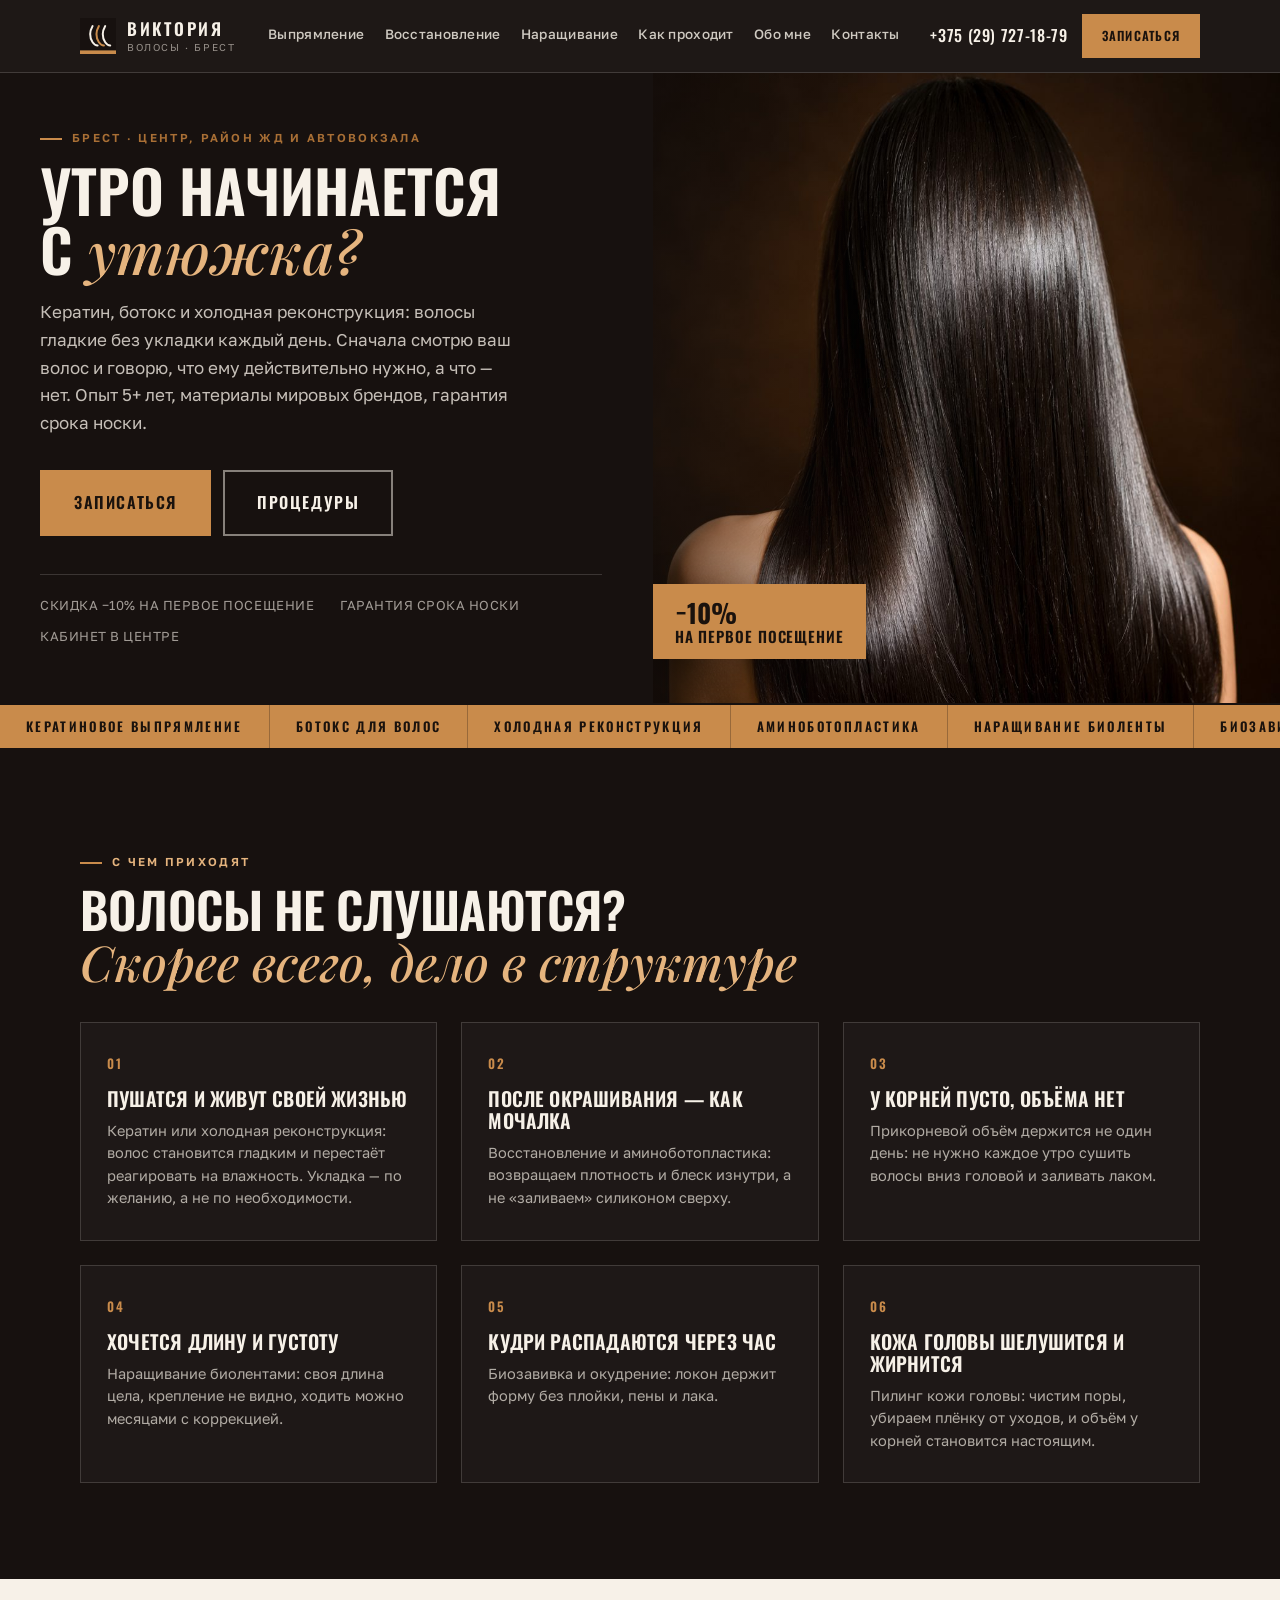
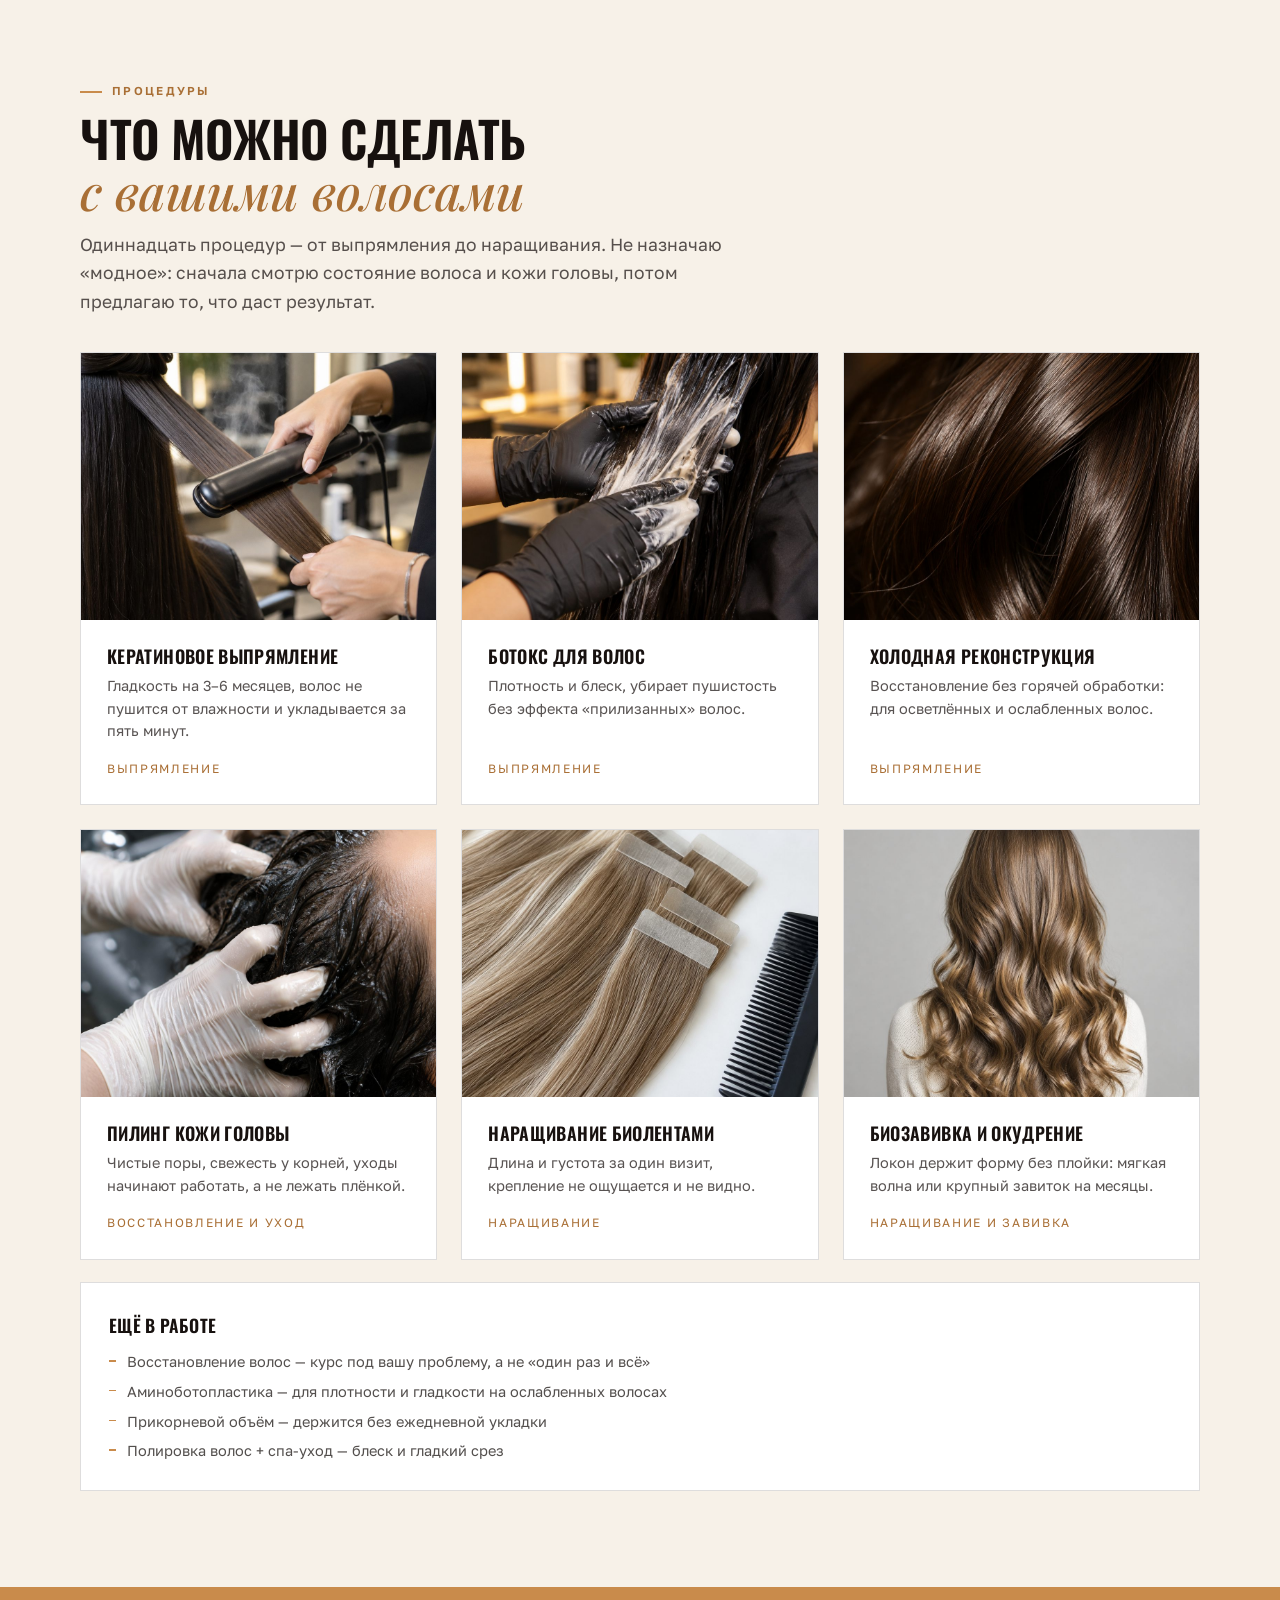
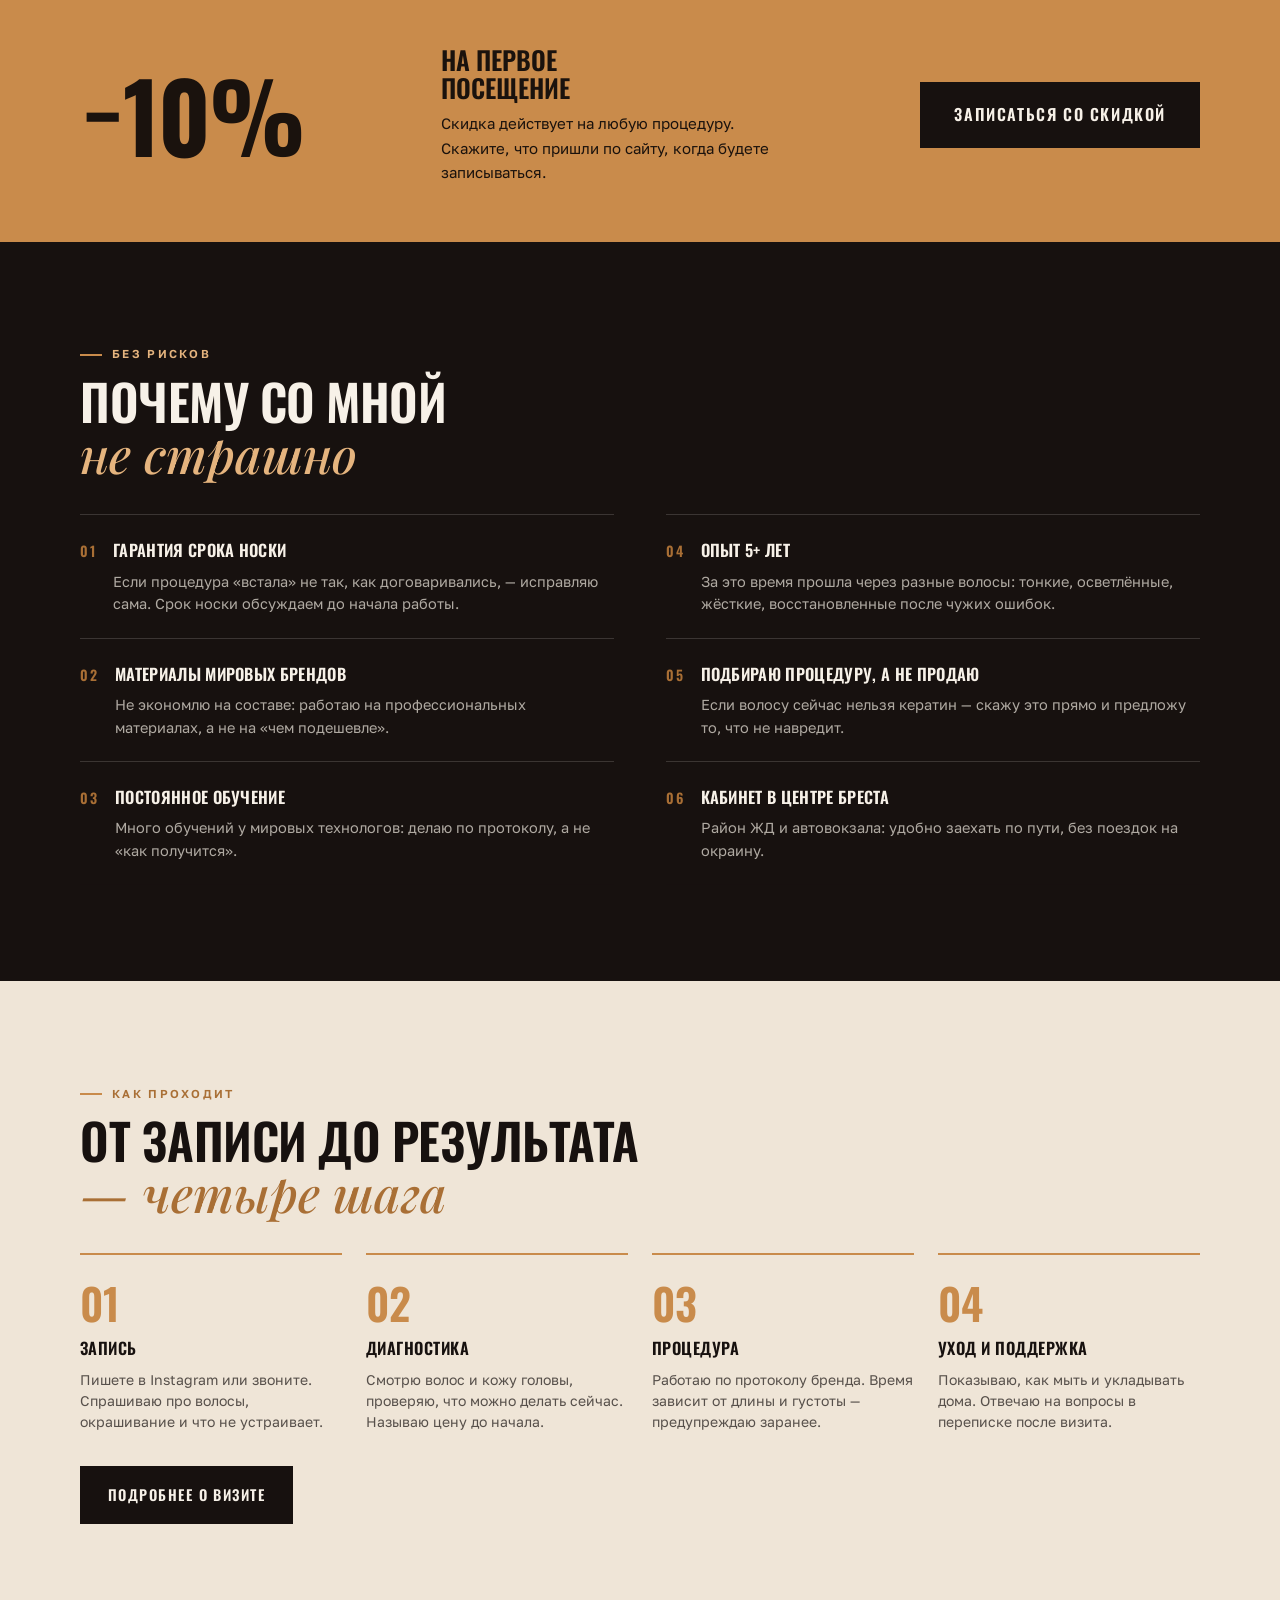
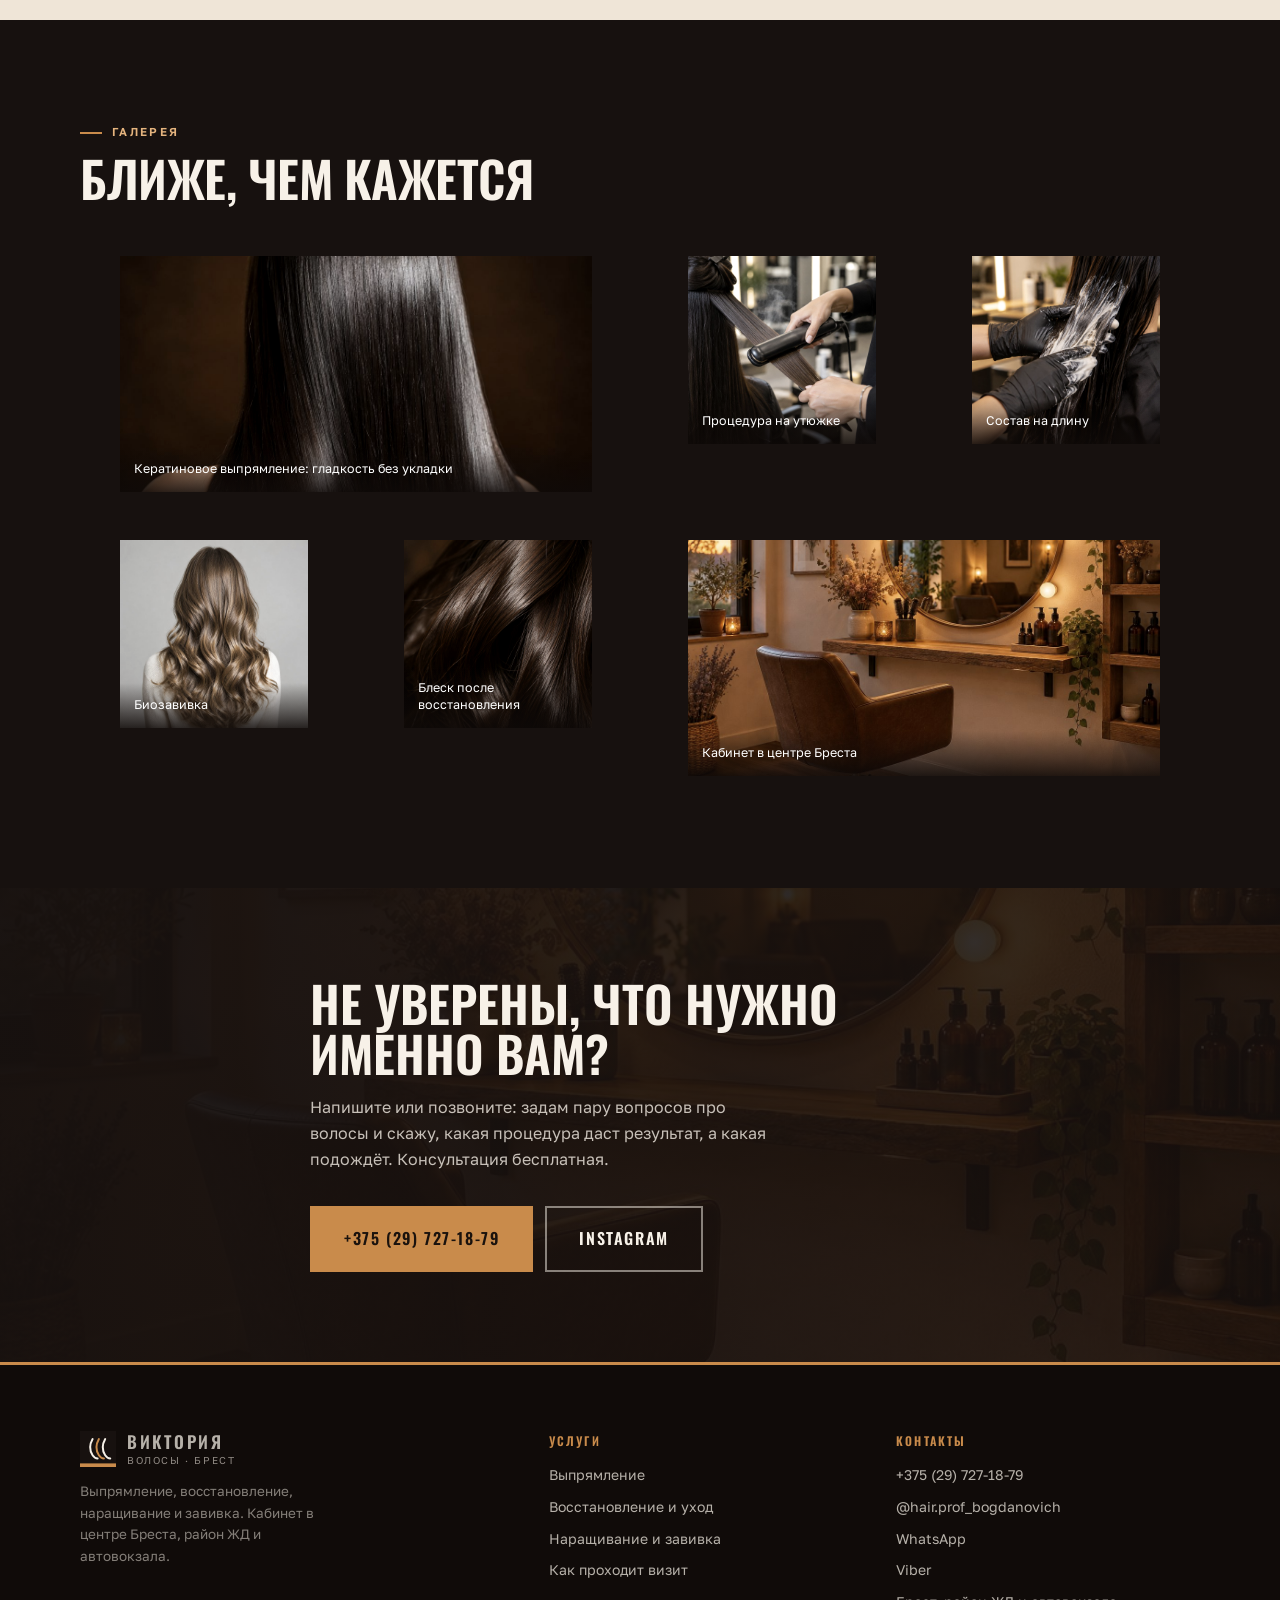
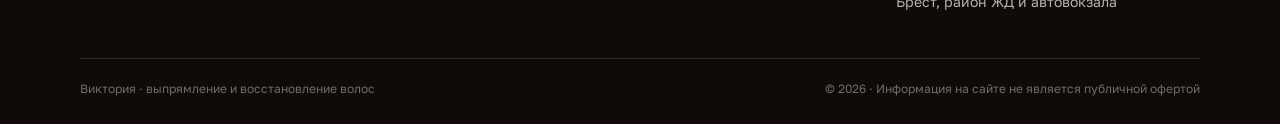
==== commit 53ac4bf1: "Первый экран: уместить УТП над сгибом" ====
--- a/index.html
+++ b/index.html
@@ -9,7 +9,7 @@
 <link rel="preconnect" href="https://fonts.googleapis.com">
 <link rel="preconnect" href="https://fonts.gstatic.com" crossorigin>
 <link href="https://fonts.googleapis.com/css2?family=Oswald:wght@400;500;600;700&family=Golos+Text:wght@400;500;600&family=Playfair+Display:ital,wght@1,500&display=swap" rel="stylesheet">
-<link rel="stylesheet" href="assets/css/style.css?v=1">
+<link rel="stylesheet" href="assets/css/style.css?v=2">
 </head>
 <body>
 
--- a/assets/css/style.css
+++ b/assets/css/style.css
@@ -71,8 +71,8 @@
 
 /* --- герой --- */
 .hero{position:relative;background:var(--ink);color:var(--cream);overflow:hidden}
-.hero-in{display:grid;grid-template-columns:1.02fr .98fr;min-height:min(86vh,720px)}
-.hero-txt{padding:clamp(38px,5.5vw,74px) clamp(22px,4vw,56px) clamp(38px,5.5vw,64px) clamp(18px,4vw,40px);display:flex;flex-direction:column;justify-content:center;max-width:calc(var(--wrap)/2 + 90px);margin-left:auto}
+.hero-in{display:grid;grid-template-columns:1.02fr .98fr;min-height:min(76vh,630px)}
+.hero-txt{padding:clamp(30px,4.4vw,58px) clamp(22px,4vw,56px) clamp(30px,4.4vw,52px) clamp(18px,4vw,40px);display:flex;flex-direction:column;justify-content:center;max-width:calc(var(--wrap)/2 + 90px);margin-left:auto}
 .hero h1{font-family:var(--osw);font-weight:600;text-transform:uppercase;font-size:clamp(2.05rem,4.6vw,3.9rem);line-height:1;margin-top:16px}
 .hero h1 em{font-family:var(--serif);font-style:italic;font-weight:500;text-transform:none;color:var(--copper-l)}
 .hero-sub{margin-top:18px;max-width:44ch;color:rgba(247,241,232,.78);font-size:clamp(15px,1.6vw,17px)}
